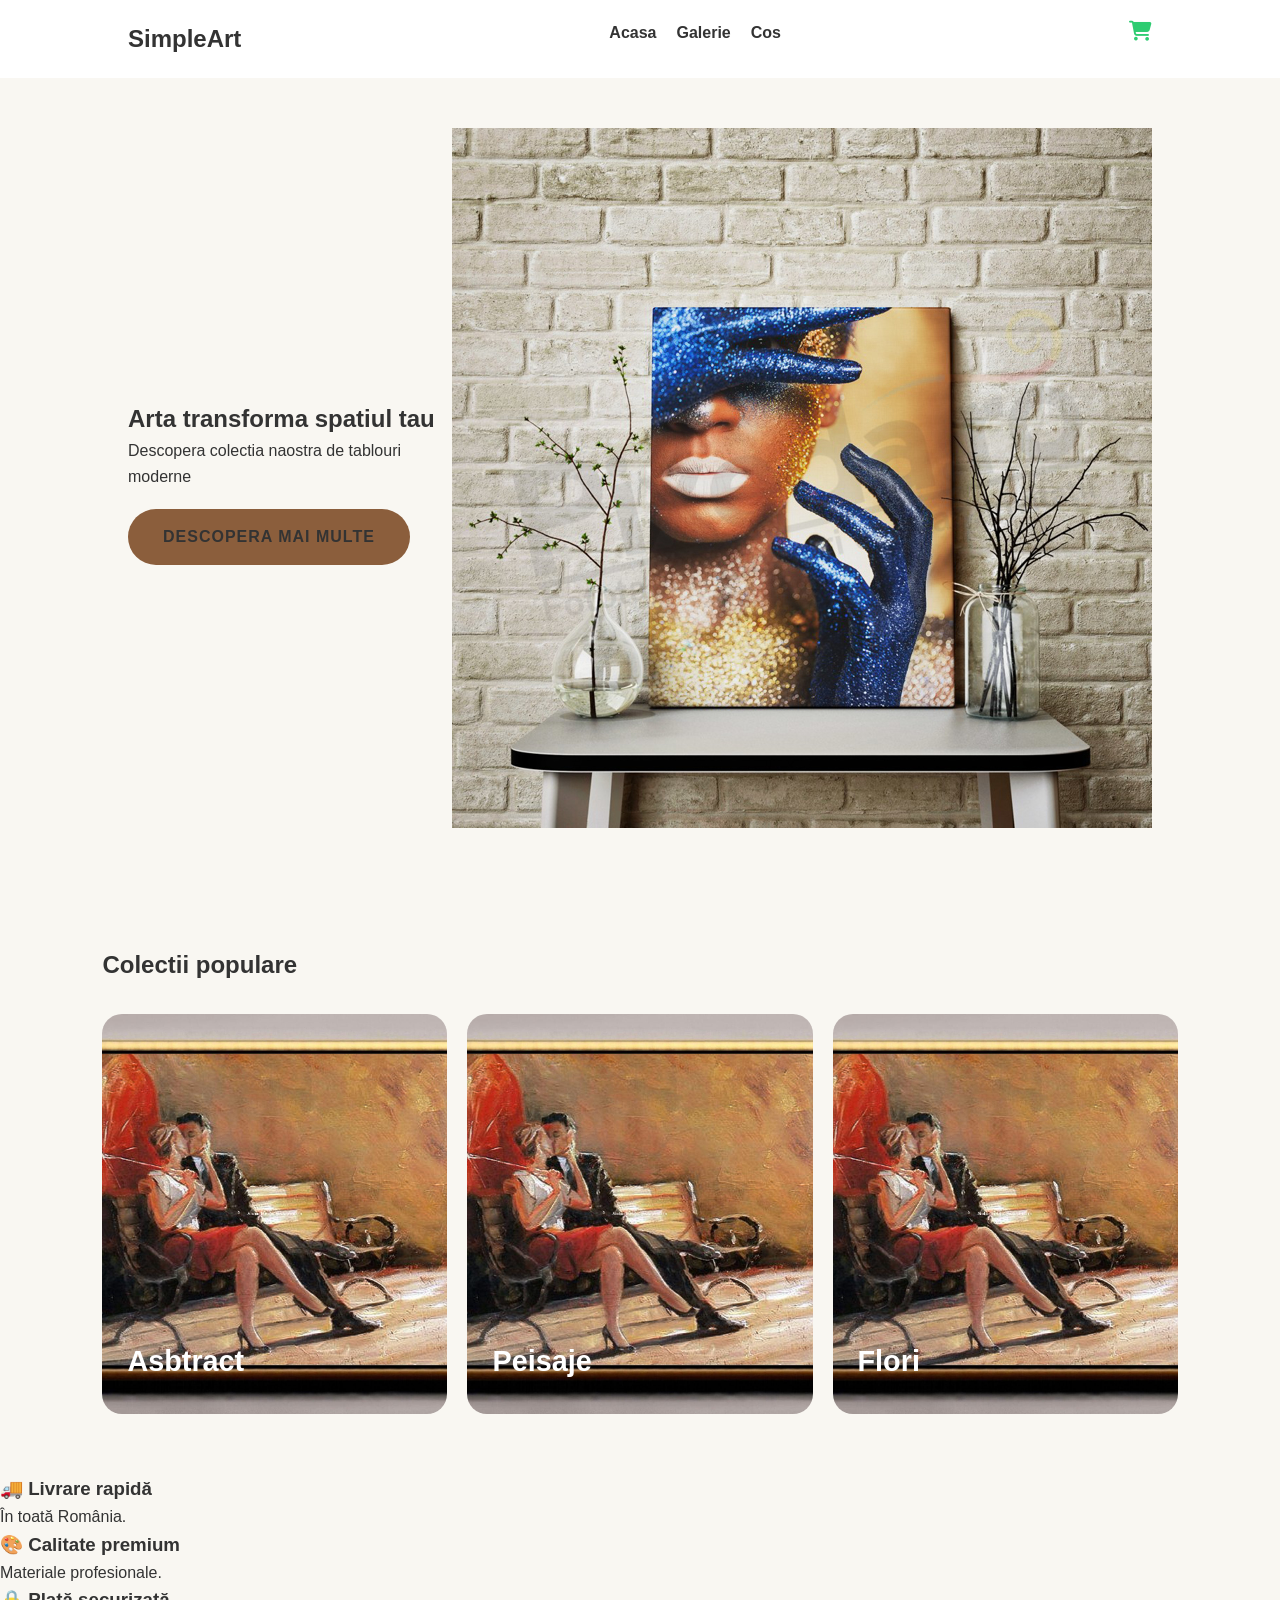
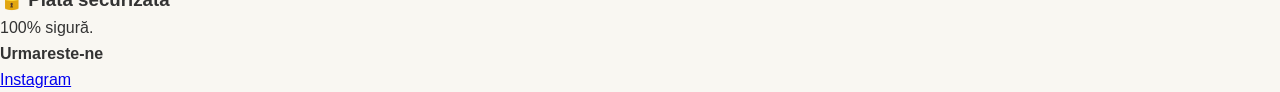
==== index.html @ 06b98d97 "Create index and style files" ====
<!DOCTYPE html>
<html lang="ro">
<head>
    <meta charset="UTF-8">
    <meta name="viewport" content="width=device-width, initial-scale=1.0">
    <title>SimpleArt</title>
    <link rel="stylesheet" href="style.css">
    <link rel="stylesheet" href="https://cdnjs.cloudflare.com/ajax/libs/font-awesome/6.5.1/css/all.min.css">
</head>
<body>
   <header>

    <h2>SimpleArt</h2>
    
        <nav>
            <ul>
                <li><a href="index.html">Acasa</a></li>
                <li><a href="galerie.html">Galerie</a></li>
                <li><a href="cos.html">Cos</a></li>
            </ul>
        </nav>
        <div>
            <a href="#cos-cumparaturi"><i class="fa-solid fa-cart-shopping cos-cumparaturi"></i></a>
        </div>
   </header>

   <section class="hero"> 
       
        <div class="hero-text">
            <h1>Arta transforma spatiul tau</h1>

            <p>Descopera colectia naostra de tablouri moderne</p>

            <a href="galerie.html" class="buton">Descopera mai multe</a>
        </div>    
        <div class="hero-imagine">
            <img src="poza hero.jpeg" alt="tablou frumos">
        </div>
   
    </section>

   <section class="colectie">
        
        <h2>Colectii populare</h2>

    <div class="carduri">

        <div class="card">
            <img src="poza carduri.jpg">
            <h3>Asbtract</h3>
        </div>

        <div class="card">
            <img src="poza carduri.jpg">
            <h3>Peisaje</h3>
        </div>

        <div class="card">
            <img src="poza carduri.jpg">
            <h3>Flori</h3>
        </div>

    </div>
   </section>

   <section class="benifici">

        <div class="beneficiu">
            <h3>🚚 Livrare rapidă</h3>
            <p>În toată România.</p>
        </div>

        <div class="beneficiu">
            <h3>🎨 Calitate premium</h3>
            <p>Materiale profesionale.</p>
        </div>

        <div class="beneficiu">
            <h3>🔒 Plată securizată</h3>
            <p>100% sigură.</p>
        </div>

   </section>

   <footer class="footer-principal">
        <div class="footer-linie">
            <h4>Urmareste-ne</h4>
            
            <ul class="sociale">
                <li><a href="https://www.instagram.com/notyourcatalin/">Instagram</a></li>
            </ul>
        </div>


   </footer>
    
</body>
</html>
---- style.css ----
*{
    margin: 0;
    padding: 0;
    box-sizing: border-box;
}

body {
    font-family: 'Segoe UI', Tahoma, Geneva, Verdana, sans-serif;
    background-color: #f9f7f2; 
    color: #333; 
    line-height: 1.6;
}

header {
    display: flex; 
    justify-content: space-between; 
    padding: 20px 10%; 
    background-color: white;
}

header ul {
    display: flex;
    list-style: none; 
}

header ul li {
    margin-left: 20px;
}

header ul li a {
    text-decoration: none; 
    color: #333;
    font-weight: bold;
}

.hero {
    display: flex;
    align-items: center;
    justify-content: space-between;
    padding: 50px 10%;
    min-height: 80vh; 
}

.hero-text {
    flex: 1;
}

.buton {
    
    display: inline-block;    
    padding: 15px 35px;       
    
    color:#333;
    background-color: #8B5E3C;            
    text-decoration: none;    
    text-transform: uppercase; 
    font-weight: bold;        
    letter-spacing: 1px;      
    
   
    border-radius: 50px;     
    transition: all 0.3s ease; 
    margin-top: 20px;         
}


.buton:hover {
    background-color: #A67B5B; 
    transform: translateY(-3px); 
    box-shadow: 0 5px 15px rgba(0,0,0,0.2); 
}

.colectie {
    padding: 60px 8%;
}

.colectie h2 {
    margin-bottom: 30px;
}

.carduri {
    display: grid;
    grid-template-columns: repeat(3, 1fr); 
    gap: 20px;
}

.card {
    position: relative; 
    border-radius: 20px;
    overflow: hidden;
    height: 400px;
}

.card img {
    width: 100%;
    height: 100%;
    object-fit: cover; 
    transition: transform 0.5s;
}

.card h3 {
    position: absolute;
    bottom: 30px;
    left: 25px;
    color: white;
    font-size: 1.8rem;
    z-index: 1;
}


.card:hover img {
    transform: scale(1.1); 
}
.cos-cumparaturi {
            font-size: 20px;      /* Schimbă mărimea */
            color: #2ecc71;       /* Schimbă culoarea (verde în cazul ăsta) */
            cursor: pointer;      /* Pune cursorul de tip mână la hover */
            transition: color 0.3s;
        }

.cos-cumparaturi:hover {
            color: #0d371e;       /* Culoarea se închide puțin când pui mouse-ul pe ea */
        }
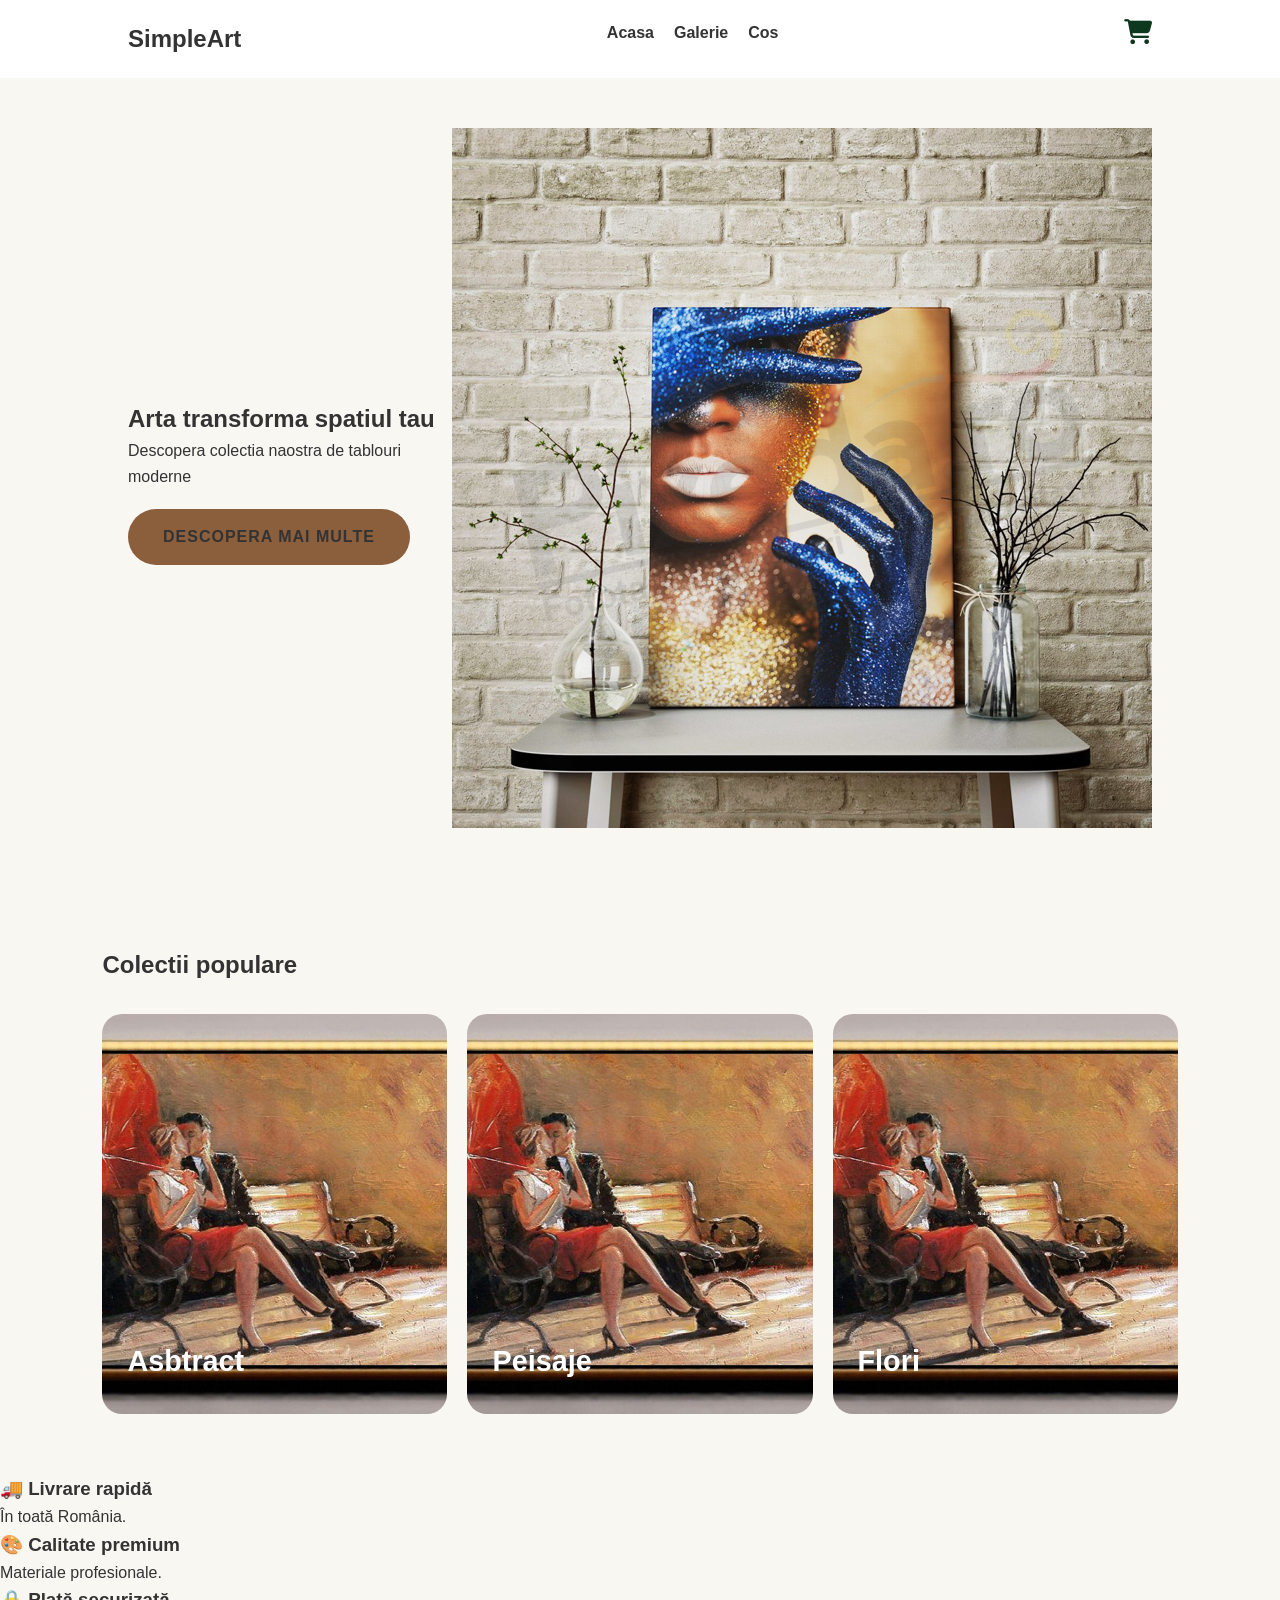
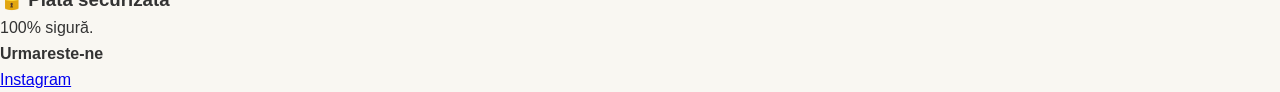
==== commit 00c5081f: "Structurarea paginii galeriei si stilizarea ei" ====
--- a/index.html
+++ b/index.html
@@ -4,8 +4,9 @@
     <meta charset="UTF-8">
     <meta name="viewport" content="width=device-width, initial-scale=1.0">
     <title>SimpleArt</title>
-    <link rel="stylesheet" href="style.css">
+    <link rel="stylesheet" href="assets/css/style.css">
     <link rel="stylesheet" href="https://cdnjs.cloudflare.com/ajax/libs/font-awesome/6.5.1/css/all.min.css">
+    
 </head>
 <body>
    <header>
@@ -34,7 +35,7 @@
             <a href="galerie.html" class="buton">Descopera mai multe</a>
         </div>    
         <div class="hero-imagine">
-            <img src="poza hero.jpeg" alt="tablou frumos">
+            <img src="assets/images/poza hero.jpeg" alt="tablou frumos">
         </div>
    
     </section>
@@ -46,17 +47,17 @@
     <div class="carduri">
 
         <div class="card">
-            <img src="poza carduri.jpg">
+            <img src="assets/images/poza carduri.jpg">
             <h3>Asbtract</h3>
         </div>
 
         <div class="card">
-            <img src="poza carduri.jpg">
+            <img src="assets/images/poza carduri.jpg">
             <h3>Peisaje</h3>
         </div>
 
         <div class="card">
-            <img src="poza carduri.jpg">
+            <img src="assets/images/poza carduri.jpg">
             <h3>Flori</h3>
         </div>
 
--- a/assets/css/style.css
+++ b/assets/css/style.css
@@ -0,0 +1,342 @@
+*{
+    margin: 0;
+    padding: 0;
+    box-sizing: border-box;
+}
+
+body {
+    font-family: 'Segoe UI', Tahoma, Geneva, Verdana, sans-serif;
+    background-color: #f9f7f2; 
+    color: #333; 
+    line-height: 1.6;
+}
+
+header {
+    display: flex; 
+    justify-content: space-between; 
+    padding: 20px 10%; 
+    background-color: white;
+}
+
+header ul {
+    display: flex;
+    list-style: none; 
+}
+
+header ul li {
+    margin-left: 20px;
+}
+
+header ul li a {
+    text-decoration: none; 
+    color: #333;
+    font-weight: bold;
+}
+
+/* 1. Header link activ */
+header ul li a.active {
+    color: #8B5E3C; 
+}
+header ul li a:hover {
+    color: #8B5E3C; 
+    transition: color 0.3s;
+    text-decoration: underline;
+    
+}
+
+.hero {
+    display: flex;
+    align-items: center;
+    justify-content: space-between;
+    padding: 50px 10%;
+    min-height: 80vh; 
+}
+
+.hero-text {
+    flex: 1;
+}
+
+.buton {
+    
+    display: inline-block;    
+    padding: 15px 35px;       
+    
+    color:#333;
+    background-color: #8B5E3C;            
+    text-decoration: none;    
+    text-transform: uppercase; 
+    font-weight: bold;        
+    letter-spacing: 1px;      
+    
+   
+    border-radius: 50px;     
+    transition: all 0.3s ease; 
+    margin-top: 20px;         
+}
+
+
+.buton:hover {
+    background-color: #A67B5B; 
+    transform: translateY(-3px); 
+    box-shadow: 0 5px 15px rgba(0,0,0,0.2); 
+}
+
+.colectie {
+    padding: 60px 8%;
+}
+
+.colectie h2 {
+    margin-bottom: 30px;
+}
+
+.carduri {
+    display: grid;
+    grid-template-columns: repeat(3, 1fr); 
+    gap: 20px;
+}
+
+.card {
+    position: relative; 
+    border-radius: 20px;
+    overflow: hidden;
+    height: 400px;
+}
+
+.card img {
+    width: 100%;
+    height: 100%;
+    object-fit: cover; 
+    transition: transform 0.5s;
+}
+
+.card h3 {
+    position: absolute;
+    bottom: 30px;
+    left: 25px;
+    color: white;
+    font-size: 1.8rem;
+    z-index: 1;
+}
+
+
+.card:hover img {
+    transform: scale(1.1); 
+}
+/* Stil pentru iconița de coș de cumpărături din header */
+.cos-cumparaturi {
+    font-size: 25px;      
+    color: #0d371e;       
+    cursor: pointer;      
+    transition: color 0.3s;
+}
+
+.cos-cumparaturi:hover {
+    color: #8B5E3C;
+    scale: 1.1;       
+    transition: scale 0.3s;
+}
+
+
+/* 2. Hero Gallery Section */
+#hero-gallery {
+    text-align: center;
+    padding: 50px 10% 20px 10%;
+}
+
+#hero-gallery h1 {
+    font-family: 'Georgia', 'Times New Roman', times, serif; 
+    font-size: 2.8rem;                                       
+    font-weight: 400;                                       
+    letter-spacing: 1px;                                    
+    color: #333;
+}
+
+/* 3. Secțiunea Filtre și Sortare (Flexbox) */
+#filters {
+    display: flex;
+    justify-content: space-between;
+    align-items: center;
+    padding: 10px 10% 40px 10%;
+    flex-wrap: wrap;
+    gap: 20px;
+}
+
+.category-filters {
+    display: flex;
+    gap: 10px;
+}
+
+/* Butoanele de filtru (Toate, Abstract, Peisaje, Portrete) */
+.btn-filter {
+    padding: 10px 24px;
+    border: none;
+    border-radius: 30px;
+    background-color: #eeebe3; 
+    color: #555;
+    font-family: inherit;
+    font-size: 0.95rem;
+    font-weight: 600;
+    cursor: pointer;
+    transition: all 0.3s ease;
+}
+
+.btn-filter:hover, 
+.btn-filter.active {
+    background-color: #333;
+    color: white;
+}
+
+/* Zona de sortare din dreapta */
+.sort-filters {
+    display: flex;
+    align-items: center;
+    gap: 12px;
+}
+
+.sort-filters select {
+    padding: 10px 20px;
+    border-radius: 20px;
+    border: 1px solid #ddd;
+    background-color: white;
+    font-family: inherit;
+    font-size: 0.9rem;
+    color: #333;
+    cursor: pointer;
+    outline: none;
+}
+
+/* Butoanele pentru Layout (Grid / Listă) */
+.btn-layout {
+    width: 40px;
+    height: 40px;
+    border: 1px solid #ddd;
+    background-color: white;
+    border-radius: 50%;
+    display: flex;
+    align-items: center;
+    justify-content: center;
+    color: #555;
+    cursor: pointer;
+    transition: all 0.2s ease;
+}
+
+.btn-layout:hover {
+    background-color: #eeebe3;
+    color: #111;
+}
+
+/* 4. Grila de Tablouri Nouă (CSS Grid Direct pe Article) */
+#gallery-grid {
+    display: grid;
+    /* Browserul calculează singur numărul de coloane egale (minim 260px fiecare) */
+    grid-template-columns: repeat(auto-fill, minmax(260px, 1fr)); 
+    gap: 30px;
+    padding: 0 10% 40px 10%;
+}
+
+/* Cardul individual de produs (fără div-ul intermediar blocant) */
+.product-card {
+    background: transparent;
+    border-radius: 16px;
+    overflow: hidden;
+    display: flex;
+    flex-direction: column;
+    transition: transform 0.3s ease;
+}
+
+.product-card:hover {
+    transform: translateY(-6px); /* Efect fluid de plutire la hover */
+}
+
+/* Containerul de imagine cu înălțime fixă proporțională */
+.product-card .image-container {
+    width: 100%;
+    height: 340px; /* Înălțime ideală pentru un tablou vertical */
+    border-radius: 16px;
+    overflow: hidden;
+    background-color: #eeebe3;
+}
+
+.product-card .image-container img {
+    width: 100%;
+    height: 100%;
+    object-fit: cover; /* Imaginile nu se vor deforma niciodată, indiferent de dimensiune */
+    transition: transform 0.5s ease;
+}
+
+.product-card:hover .image-container img {
+    transform: scale(1.04); /* Zoom subtil pe tablou la hover */
+}
+
+/* Informațiile produsului de sub imagine */
+.product-card .product-info {
+    padding: 15px 5px 5px 5px;
+}
+
+.product-card .product-info h4 {
+    font-size: 1.1rem;
+    color: #333;
+    margin-bottom: 4px;
+    font-weight: 600;
+}
+
+/* Prețul stilizat direct ca paragraf din HTML-ul cel nou */
+.product-card .product-info .product-price {
+    font-size: 1.05rem;
+    font-weight: 700;
+    color: #8B5E3C; 
+}
+
+/* 5. Zona Butonului "Încarcă mai multe" */
+.load-more {
+    display: flex;
+    justify-content: center;
+    margin: 20px 0 60px 0;
+}
+
+.btn-load {
+    background-color: #333;
+    color: white;
+    padding: 14px 40px;
+    border: none;
+    border-radius: 30px;
+    font-size: 0.95rem;
+    font-weight: bold;
+    cursor: pointer;
+    transition: background-color 0.2s, transform 0.2s;
+}
+
+.btn-load:hover {
+    background-color: #555;
+    transform: translateY(-2px);
+}
+
+/* 6. Reguli de Responsivitate pentru Mobile / Tablete */
+@media (max-width: 768px) {
+    #filters {
+        flex-direction: column;
+        align-items: flex-start;
+        padding: 10px 5% 30px 5%;
+    }
+    
+    .category-filters {
+        width: 100%;
+        overflow-x: auto; /* Permite scroll orizontal pe telefon dacă butoanele depășesc ecranul */
+        padding-bottom: 5px;
+    }
+    
+    .sort-filters {
+        width: 100%;
+        justify-content: space-between;
+    }
+    
+    #gallery-grid {
+        padding: 0 5% 30px 5%;
+        grid-template-columns: repeat(auto-fill, minmax(190px, 1fr));
+        gap: 20px;
+    }
+    
+    .product-card .image-container {
+        height: 260px; /* Pozele devin puțin mai mici pe ecrane de telefon pentru a fi ușor de urmărit */
+    }
+}
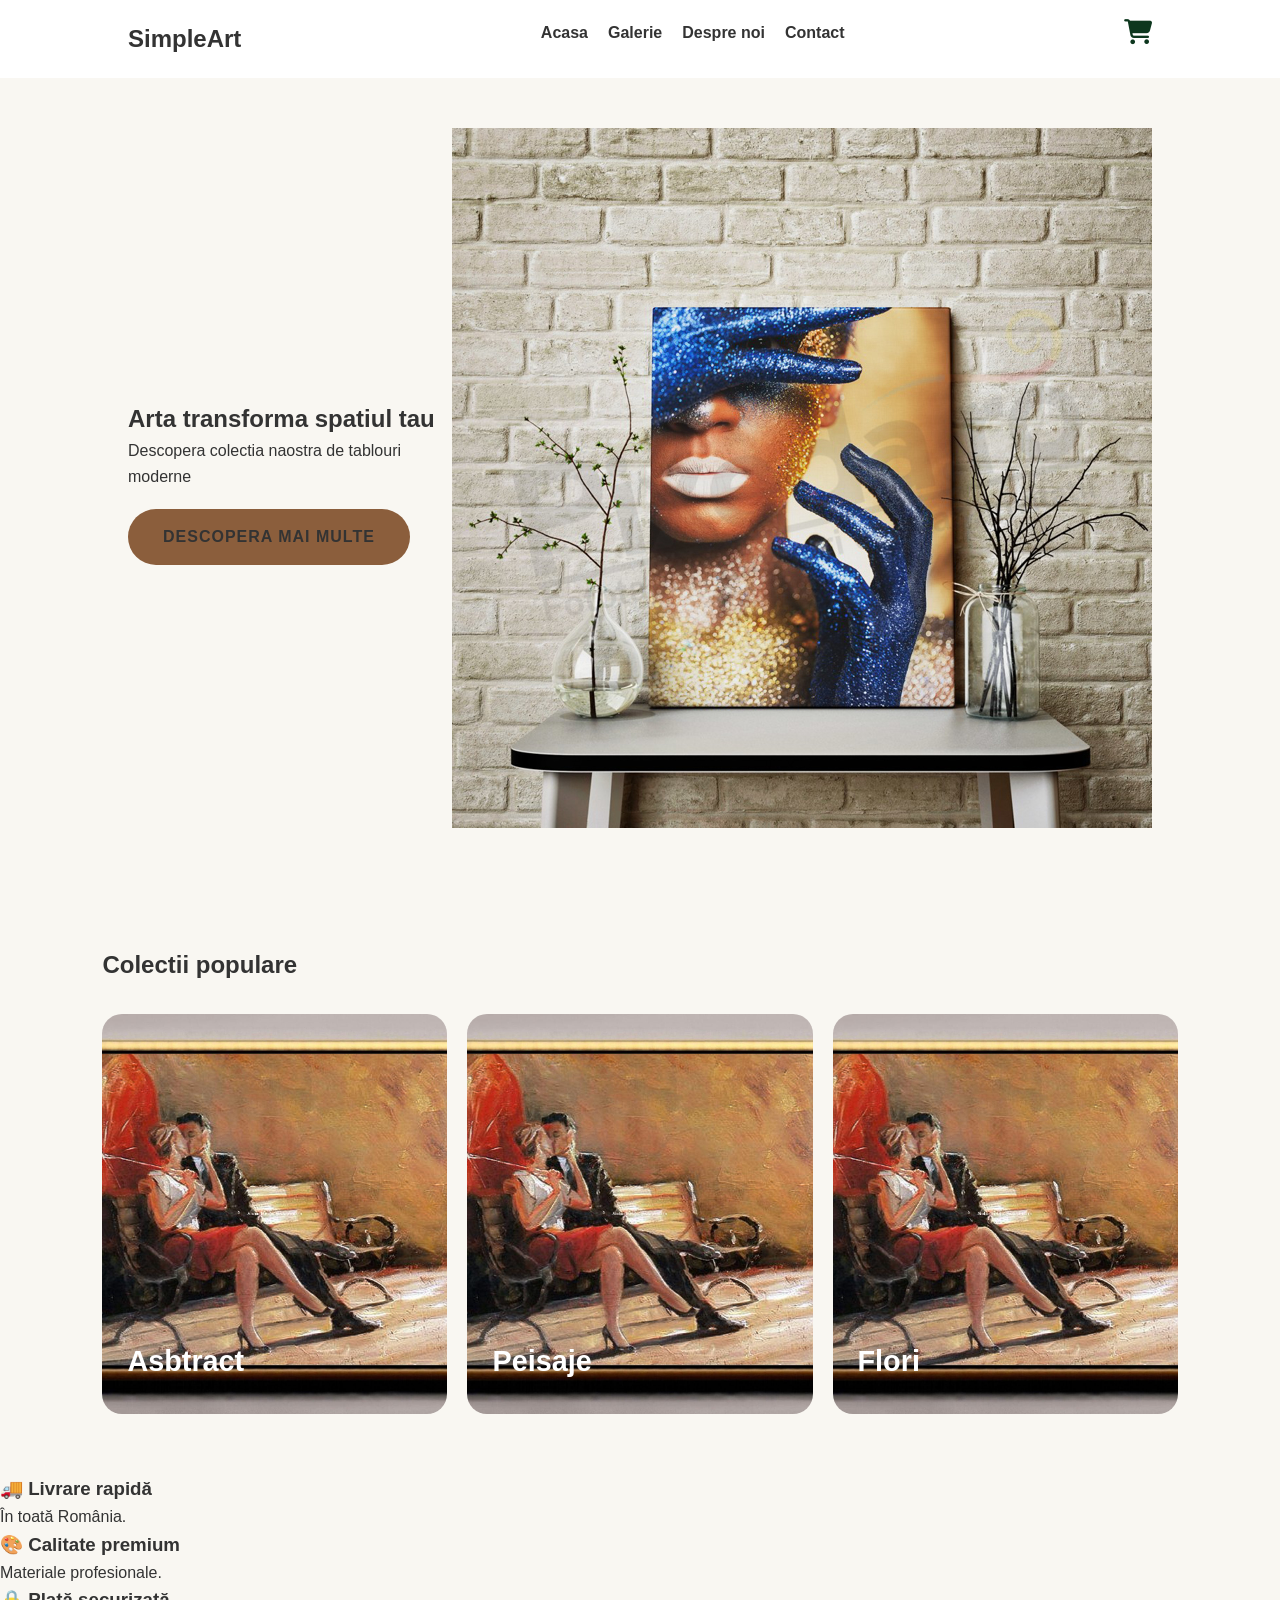
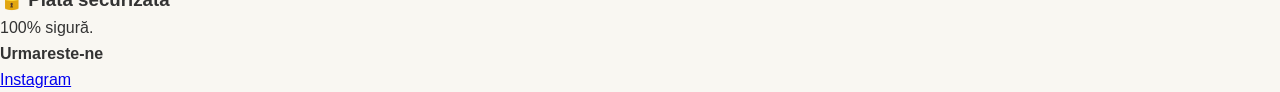
==== commit b19b8278: "am adaugat paginile contact si about" ====
--- a/index.html
+++ b/index.html
@@ -17,7 +17,9 @@
             <ul>
                 <li><a href="index.html">Acasa</a></li>
                 <li><a href="galerie.html">Galerie</a></li>
-                <li><a href="cos.html">Cos</a></li>
+                <li><a href="about.html">Despre noi</a></li>
+                <li><a href="contact.html">Contact</a></li>
+
             </ul>
         </nav>
         <div>
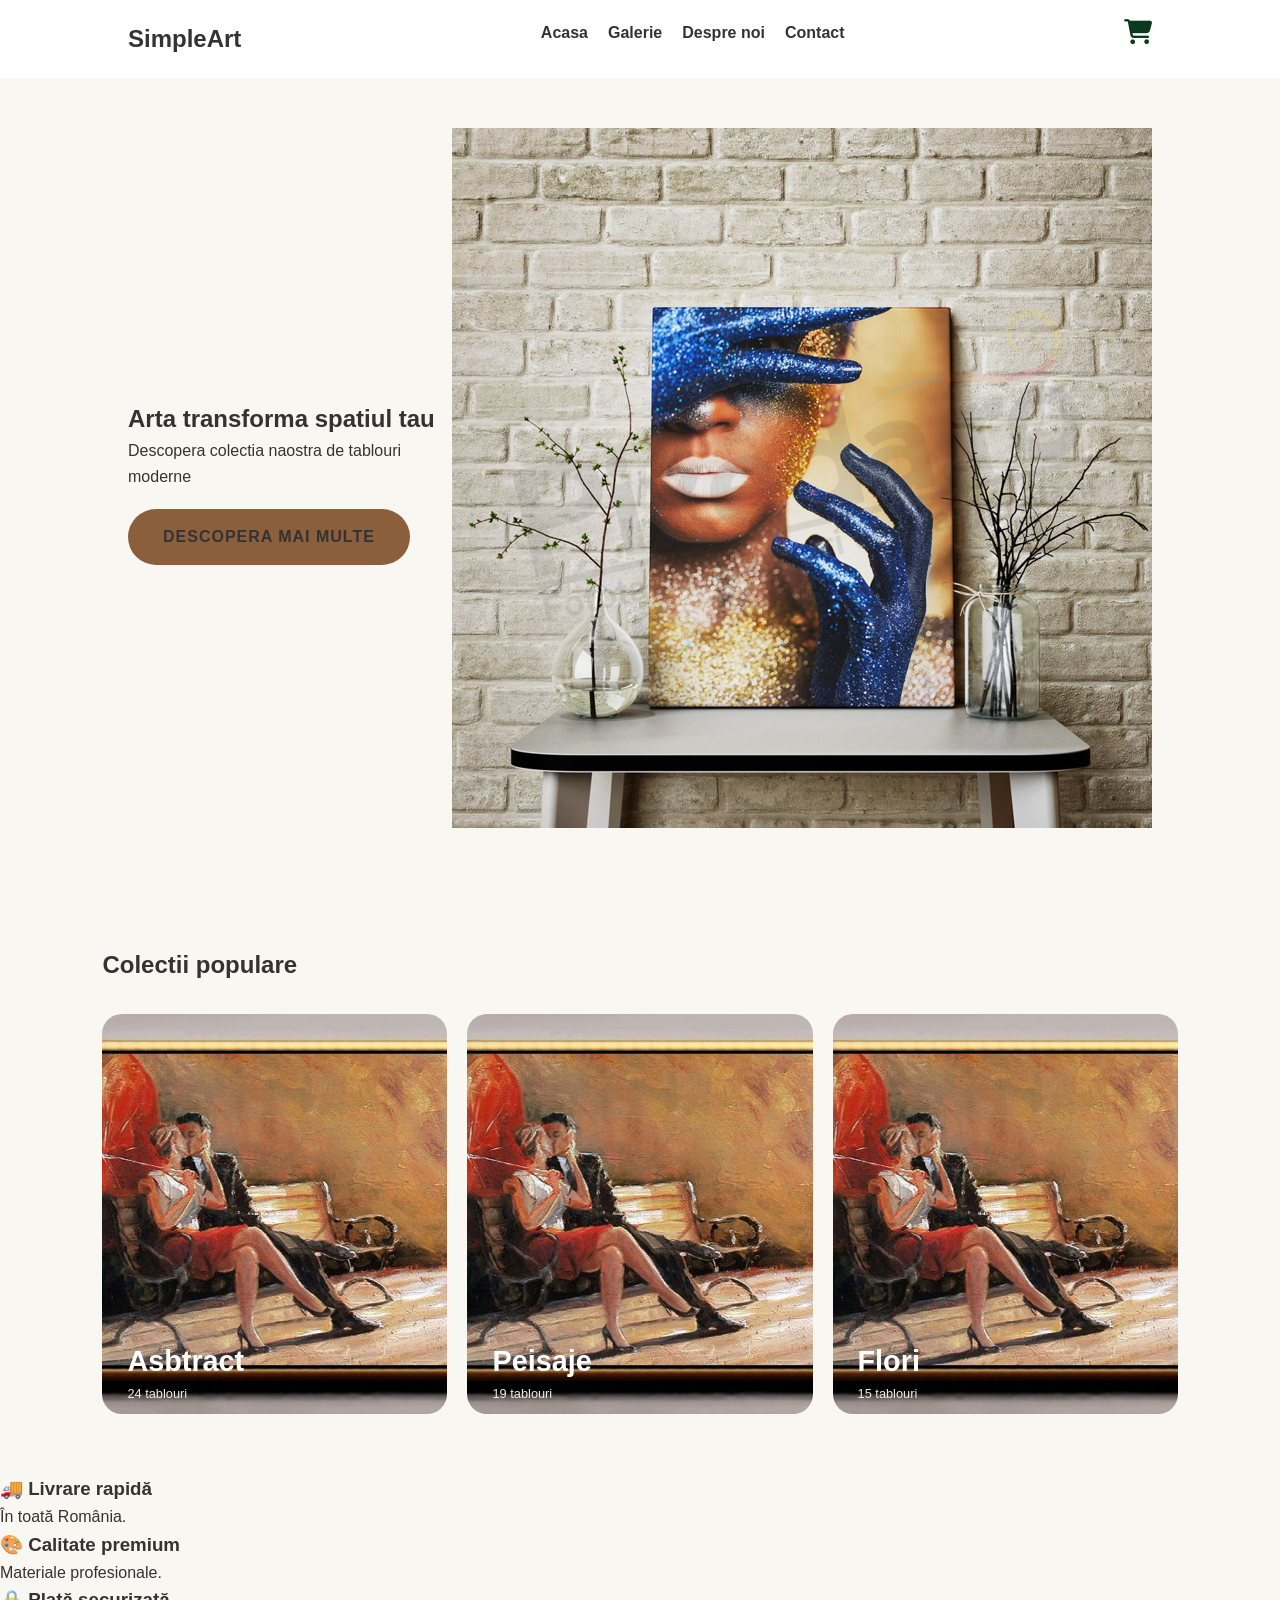
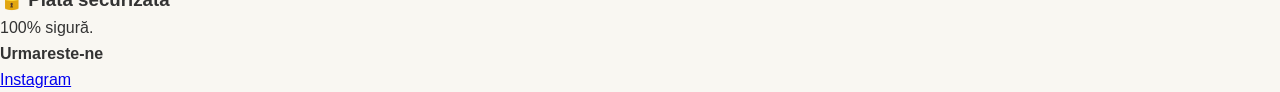
==== commit ae98d1ea: "am adaugat numar de tablouri pe fiecare colectie" ====
--- a/index.html
+++ b/index.html
@@ -23,67 +23,72 @@
             </ul>
         </nav>
         <div>
-            <a href="#cos-cumparaturi"><i class="fa-solid fa-cart-shopping cos-cumparaturi"></i></a>
+            <a href="cos.html"><i class="fa-solid fa-cart-shopping cos-cumparaturi"></i></a>
         </div>
    </header>
+   <main>
 
-   <section class="hero"> 
-       
-        <div class="hero-text">
-            <h1>Arta transforma spatiul tau</h1>
+        <section class="hero"> 
+        
+            <div class="hero-text">
+                <h1>Arta transforma spatiul tau</h1>
 
-            <p>Descopera colectia naostra de tablouri moderne</p>
+                <p>Descopera colectia naostra de tablouri moderne</p>
 
-            <a href="galerie.html" class="buton">Descopera mai multe</a>
-        </div>    
-        <div class="hero-imagine">
-            <img src="assets/images/poza hero.jpeg" alt="tablou frumos">
-        </div>
-   
-    </section>
+                <a href="galerie.html" class="buton">Descopera mai multe</a>
+            </div>    
+            <div class="hero-imagine">
+                <img src="assets/images/poza hero.jpeg" alt="tablou frumos">
+            </div>
+    
+        </section>
 
-   <section class="colectie">
-        
-        <h2>Colectii populare</h2>
+        <section class="colectie">
+            
+            <h2>Colectii populare</h2>
 
-    <div class="carduri">
+            <div class="carduri">
 
-        <div class="card">
-            <img src="assets/images/poza carduri.jpg">
-            <h3>Asbtract</h3>
-        </div>
+                <div class="card">
+                    <img src="assets/images/poza carduri.jpg">
+                    <h3>Asbtract</h3>
+                    <p>24 tablouri</p>
+                </div>
 
-        <div class="card">
-            <img src="assets/images/poza carduri.jpg">
-            <h3>Peisaje</h3>
-        </div>
+                <div class="card">
+                    <img src="assets/images/poza carduri.jpg">
+                    <h3>Peisaje</h3>
+                    <p>19 tablouri</p>
+                </div>
 
-        <div class="card">
-            <img src="assets/images/poza carduri.jpg">
-            <h3>Flori</h3>
-        </div>
+                <div class="card">
+                    <img src="assets/images/poza carduri.jpg">
+                    <h3>Flori</h3>
+                    <p>15 tablouri</p>
+                </div>     
 
-    </div>
-   </section>
+            </div>
+        </section>
 
-   <section class="benifici">
+        <section class="benifici">
 
-        <div class="beneficiu">
-            <h3>🚚 Livrare rapidă</h3>
-            <p>În toată România.</p>
-        </div>
+            <div class="beneficiu">
+                <h3>🚚 Livrare rapidă</h3>
+                <p>În toată România.</p>
+            </div>
 
-        <div class="beneficiu">
-            <h3>🎨 Calitate premium</h3>
-            <p>Materiale profesionale.</p>
-        </div>
+            <div class="beneficiu">
+                <h3>🎨 Calitate premium</h3>
+                <p>Materiale profesionale.</p>
+            </div>
 
-        <div class="beneficiu">
-            <h3>🔒 Plată securizată</h3>
-            <p>100% sigură.</p>
-        </div>
+            <div class="beneficiu">
+                <h3>🔒 Plată securizată</h3>
+                <p>100% sigură.</p>
+            </div>
 
-   </section>
+        </section>
+    </main>
 
    <footer class="footer-principal">
         <div class="footer-linie">
--- a/assets/css/style.css
+++ b/assets/css/style.css
@@ -117,7 +117,14 @@
     font-size: 1.8rem;
     z-index: 1;
 }
-
+.card p {
+    position: absolute;
+    bottom:10px;
+    left:25px;
+    color:#eeebe3;
+    font-size: 0.8rem;
+    z-index:1;
+}
 
 .card:hover img {
     transform: scale(1.1); 
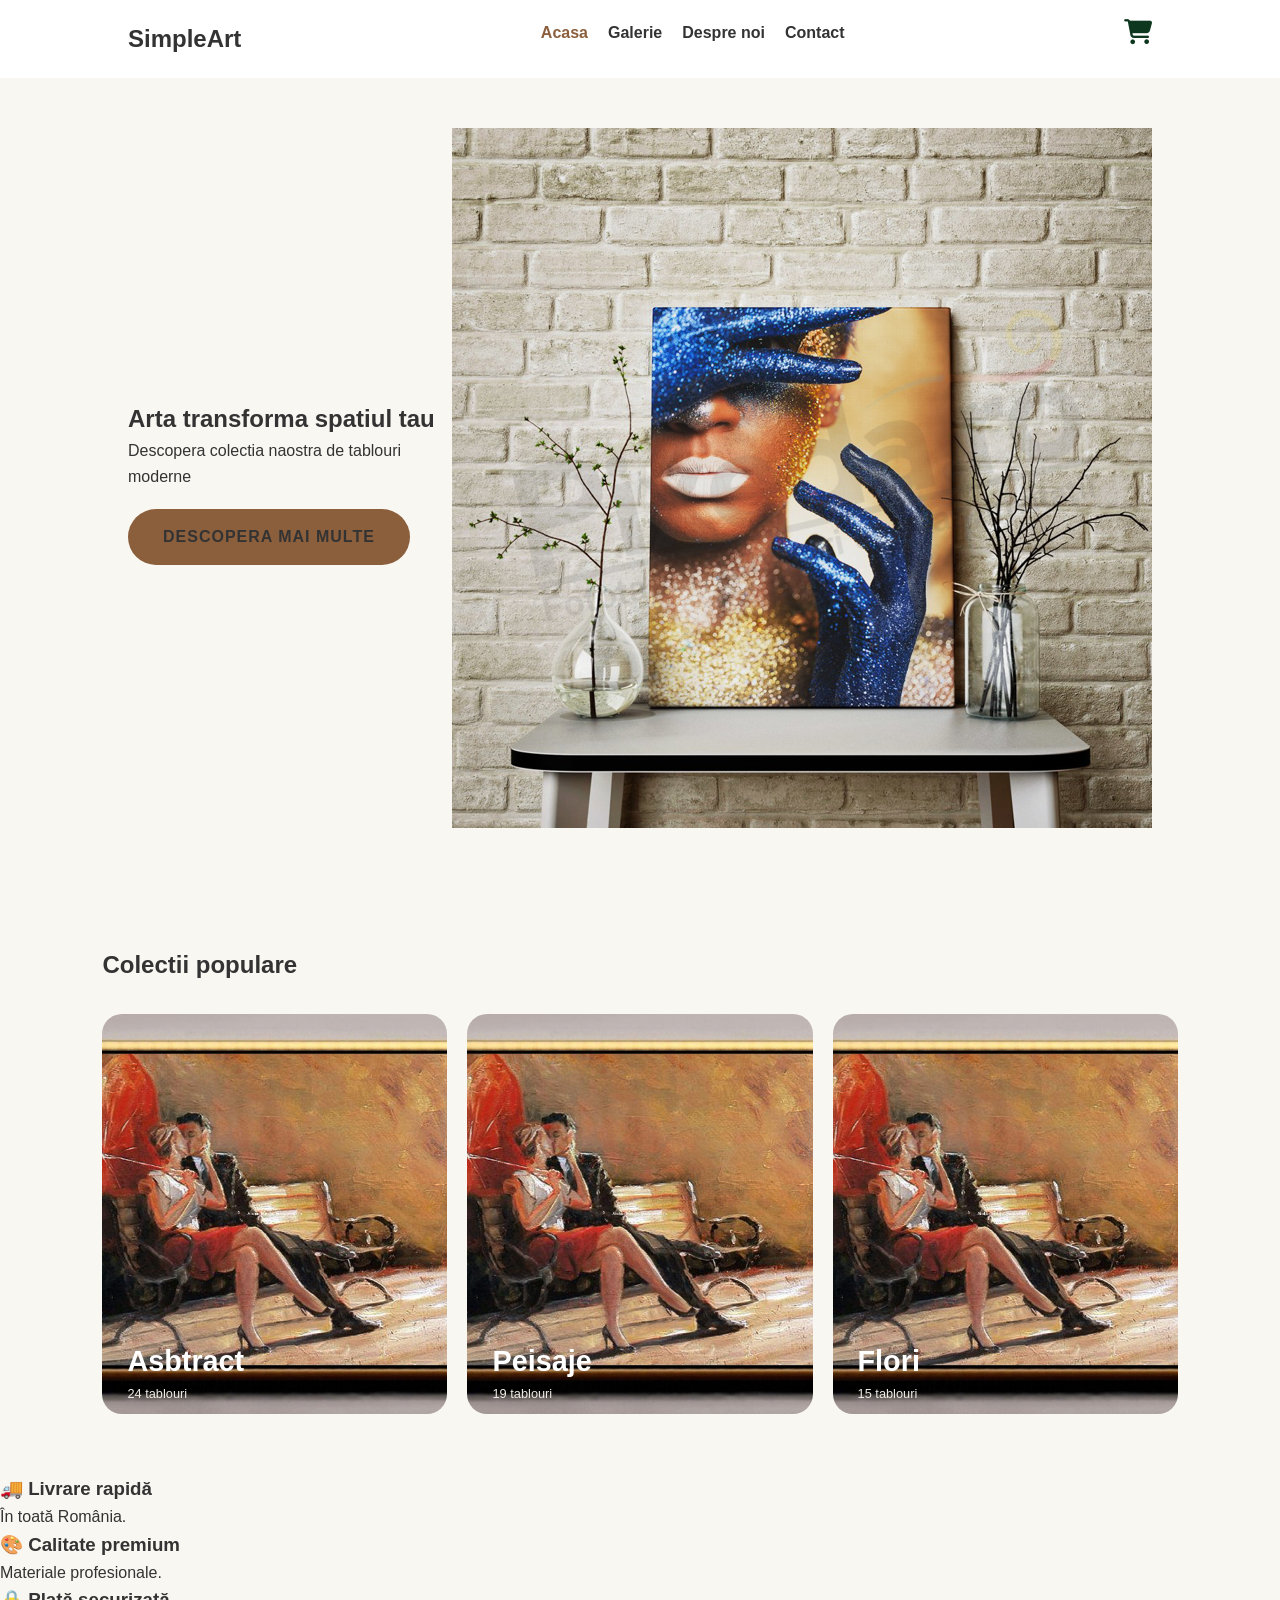
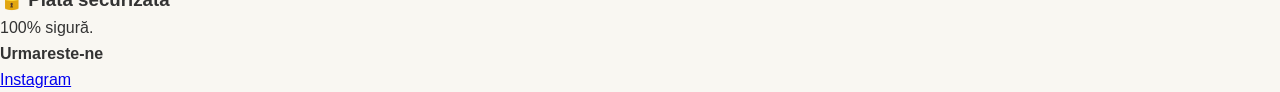
==== commit 1ed1a1c4: "am adaugat link la logo, pentru a te trimite pe pagina principala cand apesi pe el" ====
--- a/index.html
+++ b/index.html
@@ -10,22 +10,26 @@
 </head>
 <body>
    <header>
-
-    <h2>SimpleArt</h2>
-    
+        <div class="logo">            
+            <h2><a href="index.html">SimpleArt</a></h2>
+        </div>
+        <!-- Navigație -->
         <nav>
             <ul>
-                <li><a href="index.html">Acasa</a></li>
-                <li><a href="galerie.html">Galerie</a></li>
+                <li><a href="index.html" id="active">Acasa</a></li>
+                <li><a href="galerie.html" >Galerie</a></li>
                 <li><a href="about.html">Despre noi</a></li>
                 <li><a href="contact.html">Contact</a></li>
 
             </ul>
         </nav>
-        <div>
-            <a href="cos.html"><i class="fa-solid fa-cart-shopping cos-cumparaturi"></i></a>
+        <!-- Iconiță Coș de cumpărături -->
+        <div class="cart-wrapper">
+            <a href="cos.html">
+                <i class="fa-solid fa-cart-shopping cos-cumparaturi"></i>
+            </a>
         </div>
-   </header>
+    </header>
    <main>
 
         <section class="hero"> 
--- a/assets/css/style.css
+++ b/assets/css/style.css
@@ -33,8 +33,8 @@
     font-weight: bold;
 }
 
-/* 1. Header link activ */
-header ul li a.active {
+
+#active {
     color: #8B5E3C; 
 }
 header ul li a:hover {
@@ -42,6 +42,10 @@
     transition: color 0.3s;
     text-decoration: underline;
     
+}
+.logo a{
+    text-decoration:none;
+    color:#333;
 }
 
 .hero {
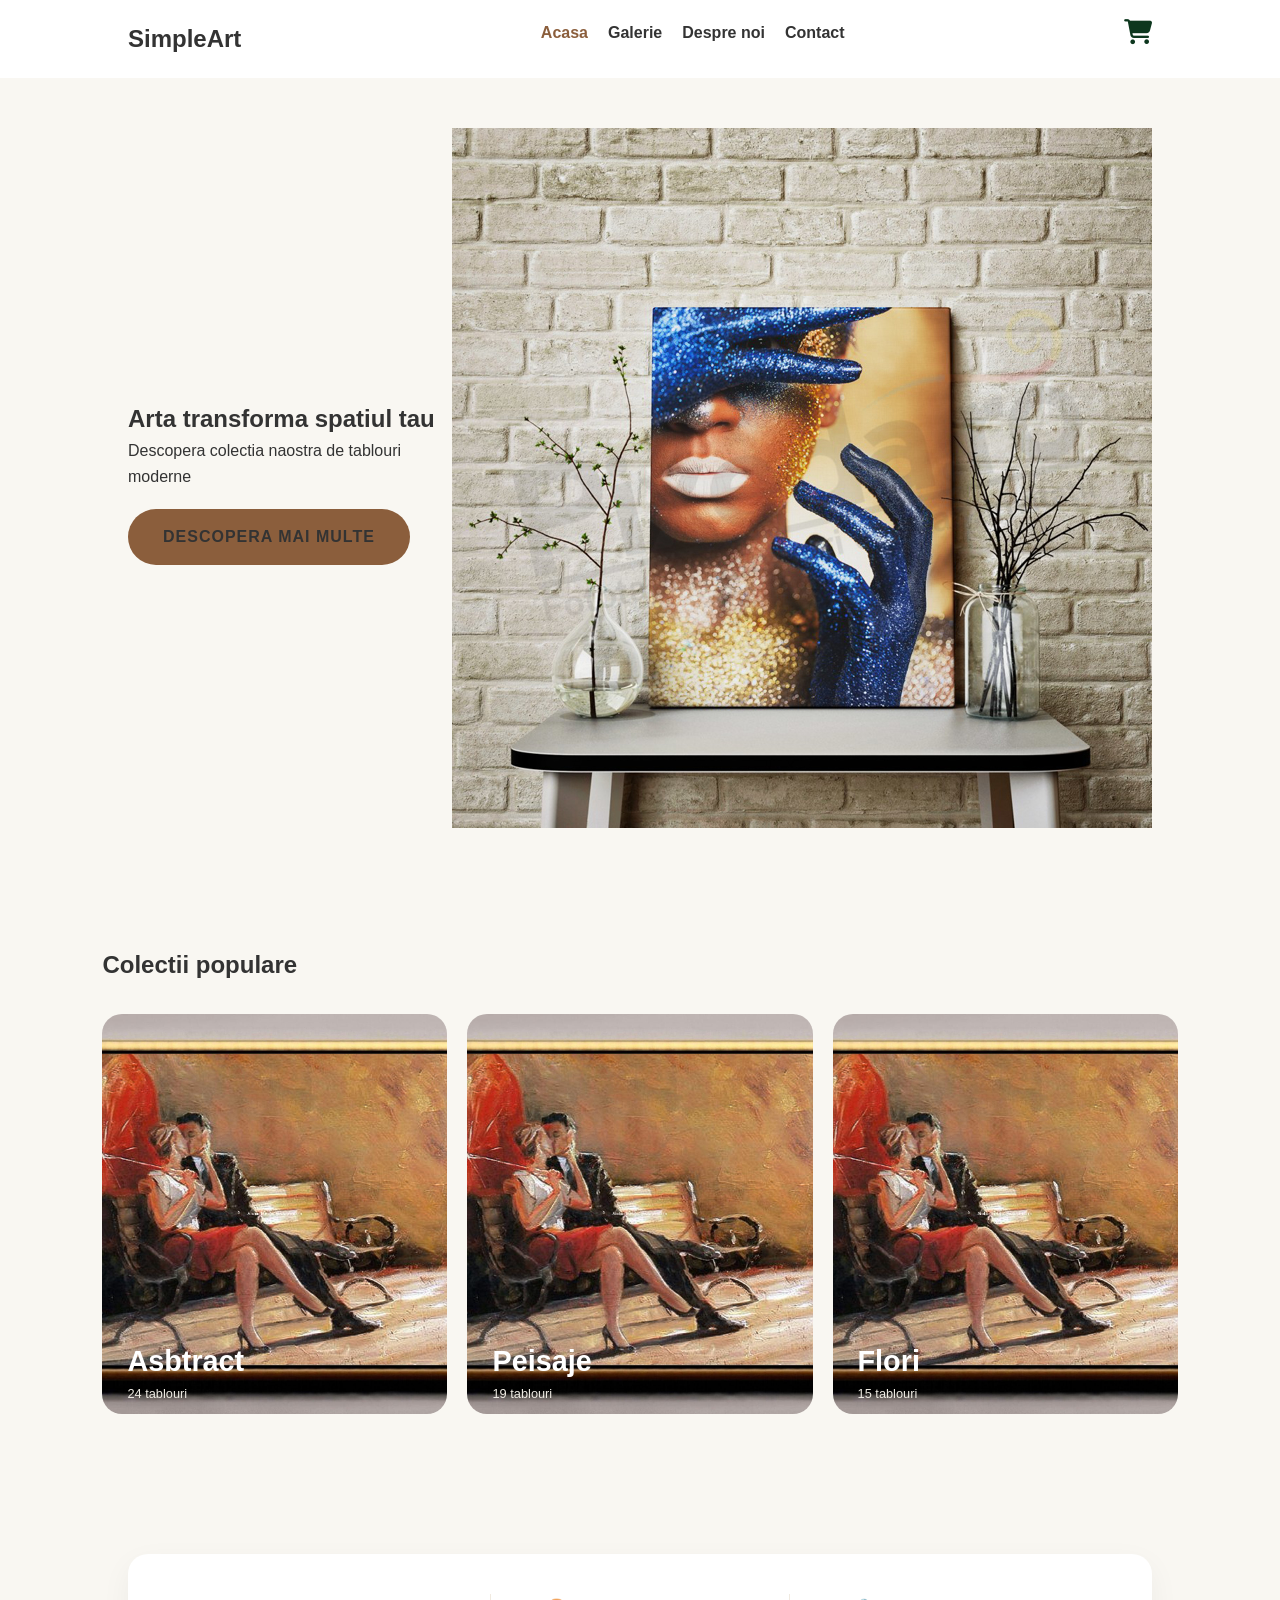
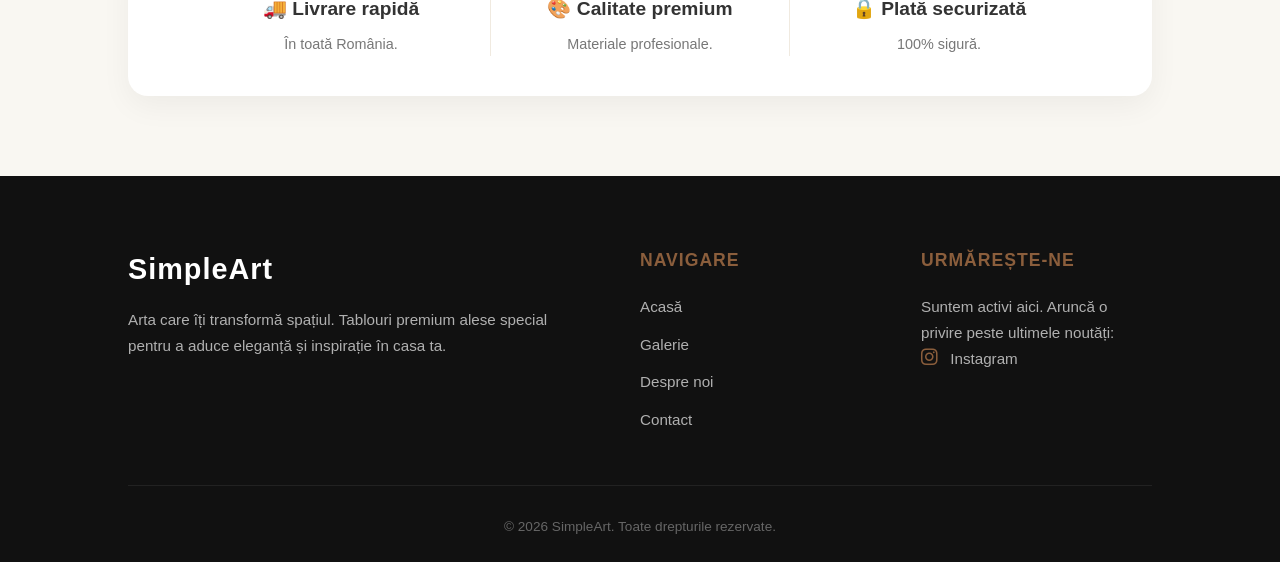
==== commit 98775d87: "Modificat css index" ====
--- a/index.html
+++ b/index.html
@@ -94,17 +94,40 @@
         </section>
     </main>
 
-   <footer class="footer-principal">
-        <div class="footer-linie">
-            <h4>Urmareste-ne</h4>
-            
-            <ul class="sociale">
-                <li><a href="https://www.instagram.com/notyourcatalin/">Instagram</a></li>
+<footer class="footer-principal">
+    <div class="footer-container">
+        <div class="footer-col">
+            <h3 class="footer-logo">SimpleArt</h3>
+            <p>Arta care îți transformă spațiul. Tablouri premium alese special pentru a aduce eleganță și inspirație în casa ta.</p>
+        </div>
+
+        <div class="footer-col">
+            <h4>Navigare</h4>
+            <ul>
+                <li><a href="index.html">Acasă</a></li>
+                <li><a href="galerie.html">Galerie</a></li>
+                <li><a href="about.html">Despre noi</a></li>
+                <li><a href="contact.html">Contact</a></li>
             </ul>
         </div>
 
+        <div class="footer-col">
+            <h4>Urmărește-ne</h4>
+            <p>Suntem activi aici. Aruncă o privire peste ultimele noutăți:</p>
+            <ul class="sociale">
+                <li>
+                    <a href="https://www.instagram.com/notyourcatalin/" target="_blank">
+                        <i class="fa-brands fa-instagram"></i> Instagram
+                    </a>
+                </li>
+            </ul>
+        </div>
+    </div>
 
-   </footer>
-    
+    <div class="footer-bottom">
+        <p>&copy; 2026 SimpleArt. Toate drepturile rezervate.</p>
+    </div>
+</footer>
+  
 </body>
 </html>
--- a/assets/css/style.css
+++ b/assets/css/style.css
@@ -10,7 +10,9 @@
     color: #333; 
     line-height: 1.6;
 }
-
+/* ==========================================================================
+   2. PAGINA PRINCIPALĂ (Doar pentru index.html)
+   ========================================================================== */
 header {
     display: flex; 
     justify-content: space-between; 
@@ -147,6 +149,154 @@
     transition: scale 0.3s;
 }
 
+/* ==========================================================================
+   6. SECȚIUNEA BENEFICII (Trust Badges)
+   ========================================================================== */
+
+.benifici { 
+    display: flex;
+    justify-content: space-around; 
+    text-align: center;
+    
+    /* Culori și Formă */
+    background-color: #ffffff;    
+    padding: 40px 5%;
+    border-radius: 20px;          
+    
+    
+    margin: 80px 10% 0 10%;       
+    box-shadow: 0 10px 30px rgba(0, 0, 0, 0.05); 
+}
+
+.beneficiu {
+    flex: 1;                      
+    padding: 0 20px;
+}
+
+
+.beneficiu:not(:last-child) {
+    border-right: 1px solid #f0eae0; 
+}
+
+.beneficiu h3 {
+    font-size: 1.2rem;
+    color: #333333;
+    margin-bottom: 8px;
+    font-weight: 600;
+}
+
+.beneficiu p {
+    font-size: 0.9rem;
+    color: #777777;               
+}
+
+
+@media (max-width: 768px) {
+    .benifici {
+        flex-direction: column;   
+        gap: 35px;               
+        margin: 50px 5% 0 5%;
+        padding: 40px 20px;
+    }
+    
+    .beneficiu:not(:last-child) {
+        border-right: none;       
+        border-bottom: 1px solid #f0eae0; 
+        padding-bottom: 25px;
+    }
+}
+
+/* --- DESIGN FOOTER PREMIUM --- */
+
+.footer-principal {
+    background-color: #111111; 
+    color: #b0b0b0;           
+    padding: 70px 10% 25px 10%;
+    margin-top: 80px;         
+}
+
+.footer-container {
+    display: grid;
+    grid-template-columns: 2fr 1fr 1fr; 
+    gap: 50px;
+    padding-bottom: 40px;
+    border-bottom: 1px solid #222; 
+}
+
+.footer-col h3.footer-logo {
+    color: #ffffff;
+    font-size: 1.8rem;
+    margin-bottom: 15px;
+    letter-spacing: 1px;
+}
+
+.footer-col h4 {
+    color: #8B5E3C; 
+    font-size: 1.1rem;
+    text-transform: uppercase;
+    margin-bottom: 20px;
+    letter-spacing: 1px;
+}
+
+.footer-col p {
+    font-size: 0.95rem;
+    line-height: 1.7;
+}
+
+/* Stil pentru listele de linkuri */
+.footer-col ul {
+    list-style: none;
+}
+
+.footer-col ul li {
+    margin-bottom: 12px;
+}
+
+.footer-col ul li a {
+    color: #b0b0b0;
+    text-decoration: none;
+    font-size: 0.95rem;
+    transition: all 0.3s ease;
+    display: inline-block;
+}
+
+
+.footer-col ul li a:hover {
+    color: #ffffff;
+    transform: translateX(5px);
+}
+
+
+.sociale li a i {
+    margin-right: 8px;
+    font-size: 1.2rem;
+    color: #8B5E3C; 
+    transition: color 0.3s;
+}
+
+.sociale li a:hover i {
+    color: #ffffff; 
+}
+
+/* Zona de copyright de la baza site-ului */
+.footer-bottom {
+    text-align: center;
+    padding-top: 30px;
+    font-size: 0.85rem;
+    color: #666;
+}
+
+/* Responsivitate pentru ecrane de telefon */
+@media (max-width: 768px) {
+    .footer-container {
+        grid-template-columns: 1fr; /* Pe telefon se pun toate una sub alta */
+        gap: 30px;
+    }
+}
+
+/* ==========================================================================
+   3. PAGINA GALERIE (Doar pentru galerie.html)
+   ========================================================================== */
 
 /* 2. Hero Gallery Section */
 #hero-gallery {
@@ -236,6 +386,10 @@
     color: #111;
 }
 
+/* ==========================================================================
+   4. PAGINA TABLOUL 1 (Doar pentru tablou_1.html)
+   ========================================================================== */
+
 /* 4. Grila de Tablouri Nouă (CSS Grid Direct pe Article) */
 #gallery-grid {
     display: grid;
@@ -321,8 +475,10 @@
     background-color: #555;
     transform: translateY(-2px);
 }
+/* Stilizare tablou_1.html */
 
 /* 6. Reguli de Responsivitate pentru Mobile / Tablete */
+
 @media (max-width: 768px) {
     #filters {
         flex-direction: column;
@@ -349,5 +505,5 @@
     
     .product-card .image-container {
         height: 260px; /* Pozele devin puțin mai mici pe ecrane de telefon pentru a fi ușor de urmărit */
-    }
+       } 
 }
